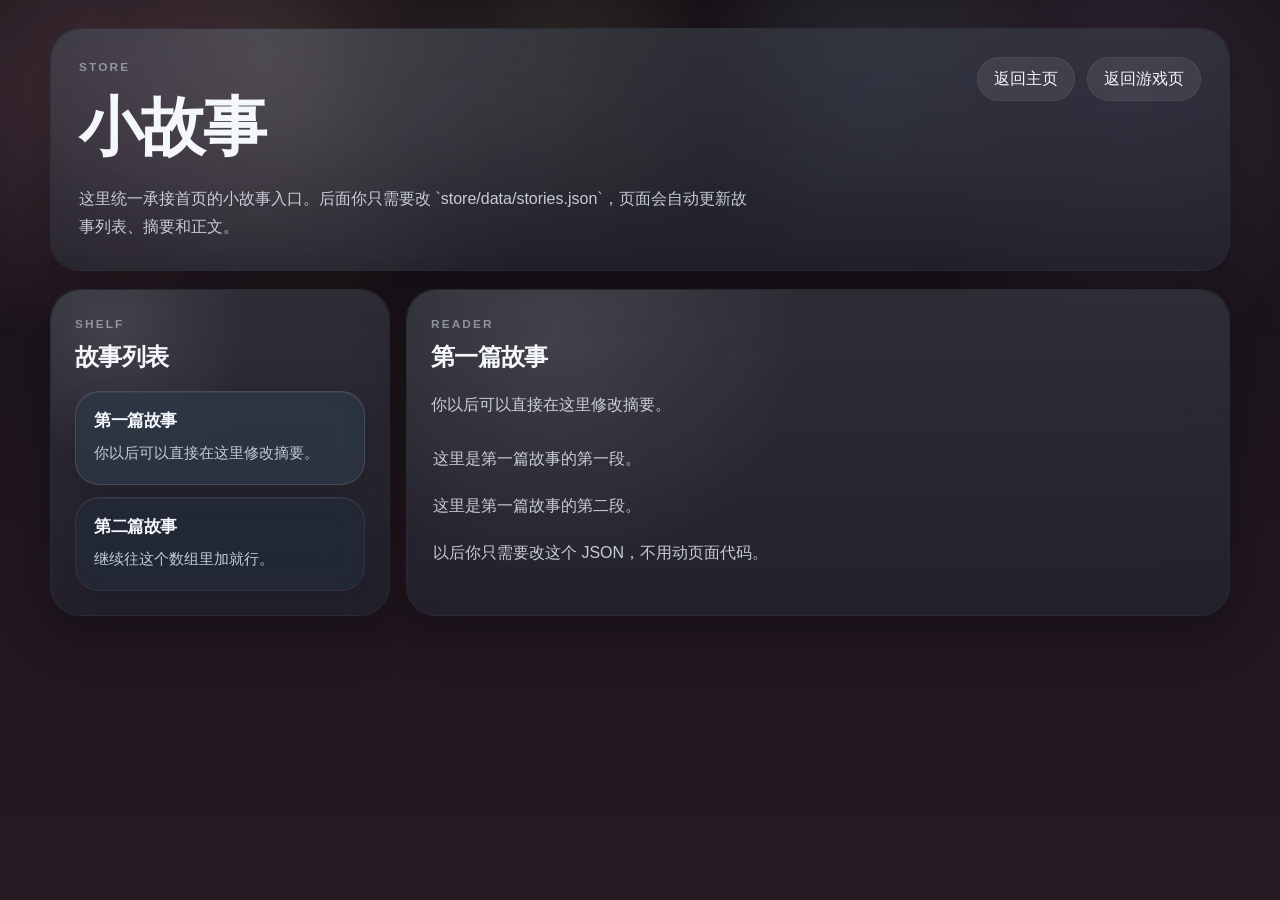
==== store/index.html @ f57bcde9 "Unify story pages into store and tune game pages" ====
<!DOCTYPE html>
<html lang="zh-CN">
  <head>
    <meta charset="UTF-8" />
    <meta name="viewport" content="width=device-width, initial-scale=1.0" />
    <meta name="description" content="小故事页 for Wan Start Page." />
    <title>小故事 | Wan Start Page</title>
    <link rel="icon" type="image/svg+xml" href="../assets/icons/favicon.svg" />
    <link rel="stylesheet" href="./styles.css" />
  </head>
  <body>
    <main class="store-page">
      <header class="store-header glass-panel">
        <div>
          <p class="eyebrow">STORE</p>
          <h1>小故事</h1>
          <p class="store-copy">这里统一承接首页的小故事入口。后面你只需要改 `store/data/stories.json`，页面会自动更新故事列表、摘要和正文。</p>
        </div>
        <div class="store-actions">
          <a class="store-link" href="../index.html">返回主页</a>
          <a class="store-link" href="../games/index.html">返回游戏页</a>
        </div>
      </header>

      <section class="store-layout">
        <aside class="store-sidebar glass-panel">
          <div class="section-heading">
            <div>
              <p class="eyebrow">SHELF</p>
              <h2>故事列表</h2>
            </div>
          </div>
          <div id="storyList" class="story-list"></div>
        </aside>

        <article class="store-reader glass-panel">
          <div class="section-heading">
            <div>
              <p class="eyebrow">READER</p>
              <h2 id="storyTitle">加载中</h2>
            </div>
          </div>
          <p id="storySummary" class="story-summary">正在读取故事摘要。</p>
          <div id="storyContent" class="story-content"></div>
        </article>
      </section>
    </main>

    <script src="./script.js"></script>
  </body>
</html>
---- store/styles.css ----
:root {
  --bg: #171117;
  --bg-2: #261a23;
  --surface: rgba(29, 35, 46, 0.62);
  --surface-strong: rgba(35, 42, 54, 0.76);
  --text: #f3f6fb;
  --muted: #c3cad6;
  --line: rgba(255, 255, 255, 0.06);
  --shadow: 0 18px 50px rgba(0, 0, 0, 0.28);
  --radius-xl: 30px;
  --radius-lg: 24px;
}

* {
  box-sizing: border-box;
}

body,
body *:not(input):not(textarea):not([contenteditable="true"]) {
  -webkit-user-select: none;
  user-select: none;
}

input,
textarea,
[contenteditable="true"] {
  -webkit-user-select: text;
  user-select: text;
}

button,
a,
[role="button"] {
  -webkit-touch-callout: none;
  -webkit-tap-highlight-color: transparent;
}

body *::selection {
  background: transparent;
}

input::selection,
textarea::selection,
[contenteditable="true"]::selection {
  background: rgba(124, 148, 255, 0.28);
}

body {
  margin: 0;
  min-height: 100vh;
  color: var(--text);
  font-family: "Manrope", sans-serif;
  background:
    radial-gradient(circle at 8% 10%, rgba(255, 180, 198, 0.18), transparent 18%),
    radial-gradient(circle at 24% 12%, rgba(255, 215, 178, 0.16), transparent 16%),
    radial-gradient(circle at 44% 11%, rgba(245, 240, 182, 0.14), transparent 16%),
    radial-gradient(circle at 68% 10%, rgba(182, 225, 243, 0.15), transparent 16%),
    radial-gradient(circle at 88% 12%, rgba(219, 187, 255, 0.13), transparent 18%),
    linear-gradient(180deg, var(--bg) 0%, var(--bg-2) 100%);
}

.store-page {
  max-width: 1220px;
  margin: 0 auto;
  padding: 28px 20px 48px;
}

.glass-panel {
  position: relative;
  background: var(--surface);
  border: 1px solid var(--line);
  border-radius: var(--radius-xl);
  box-shadow: var(--shadow);
  backdrop-filter: blur(24px) saturate(148%);
  -webkit-backdrop-filter: blur(24px) saturate(148%);
  overflow: hidden;
}

.glass-panel::before {
  content: "";
  position: absolute;
  inset: 0;
  border-radius: inherit;
  background:
    linear-gradient(180deg, rgba(255, 255, 255, 0.08), rgba(255, 255, 255, 0.02)),
    radial-gradient(circle at 18% 12%, rgba(255, 255, 255, 0.1), transparent 34%);
  pointer-events: none;
}

.store-header {
  display: flex;
  align-items: start;
  justify-content: space-between;
  gap: 18px;
  padding: 28px;
}

.eyebrow {
  margin: 0 0 10px;
  display: inline-block;
  letter-spacing: 0.18em;
  text-transform: uppercase;
  font-size: 0.74rem;
  color: rgba(198, 206, 219, 0.58);
  font-weight: 800;
}

.store-header h1,
.section-heading h2 {
  margin: 0;
  font-family: "Fraunces", serif;
  letter-spacing: -0.03em;
}

.store-header h1 {
  font-size: clamp(2.4rem, 6vw, 4rem);
}

.store-copy,
.story-summary,
.story-item-summary,
.story-content,
.story-content p {
  color: var(--muted);
  line-height: 1.78;
}

.store-copy {
  max-width: 42rem;
  margin: 14px 0 0;
}

.store-actions {
  display: flex;
  gap: 12px;
  flex-wrap: wrap;
}

.store-link {
  display: inline-flex;
  align-items: center;
  justify-content: center;
  min-height: 44px;
  padding: 0 16px;
  border-radius: 999px;
  border: 1px solid var(--line);
  color: var(--text);
  text-decoration: none;
  background: rgba(255, 255, 255, 0.08);
  transition: transform 180ms ease, background 180ms ease;
}

.store-link:hover,
.store-link:focus-visible {
  transform: translateY(-2px);
  background: rgba(255, 255, 255, 0.12);
  outline: none;
}

.store-layout {
  display: grid;
  grid-template-columns: 340px minmax(0, 1fr);
  gap: 16px;
  margin-top: 18px;
}

.store-sidebar,
.store-reader {
  padding: 24px;
}

.section-heading {
  margin-bottom: 18px;
}

.story-list {
  display: grid;
  gap: 12px;
}

.story-item {
  width: 100%;
  padding: 18px;
  border: 1px solid rgba(255, 218, 244, 0.08);
  border-radius: var(--radius-lg);
  background: var(--surface-strong);
  color: inherit;
  text-align: left;
  cursor: pointer;
  box-shadow:
    inset 0 1px 0 rgba(255, 255, 255, 0.06),
    0 12px 26px rgba(12, 3, 15, 0.16);
  backdrop-filter: blur(20px);
  -webkit-backdrop-filter: blur(20px);
  transition: transform 180ms ease, border-color 180ms ease, background 180ms ease;
}

.story-item:hover,
.story-item:focus-visible {
  transform: translateY(-2px);
  border-color: rgba(255, 218, 244, 0.14);
  outline: none;
}

.story-item.is-active {
  border-color: rgba(255, 255, 255, 0.12);
  background: rgba(46, 54, 68, 0.82);
}

.story-item-title {
  display: block;
  font-size: 1.04rem;
  font-weight: 700;
  letter-spacing: -0.03em;
}

.story-item-summary {
  display: block;
  margin-top: 8px;
  font-size: 0.92rem;
}

.story-summary {
  margin: 0 0 18px;
}

.story-content {
  display: block;
  padding: 8px 2px 0;
}

.story-content p {
  margin: 0 0 1.15em;
  padding: 0;
  background: transparent;
  border: 0;
  box-shadow: none;
  backdrop-filter: none;
  -webkit-backdrop-filter: none;
}

@media (max-width: 900px) {
  .store-layout {
    grid-template-columns: 1fr;
  }
}

@media (max-width: 640px) {
  .store-page {
    padding: 18px 14px 32px;
  }

  .store-header,
  .store-sidebar,
  .store-reader {
    padding: 18px;
  }

  .store-header {
    flex-direction: column;
  }
}
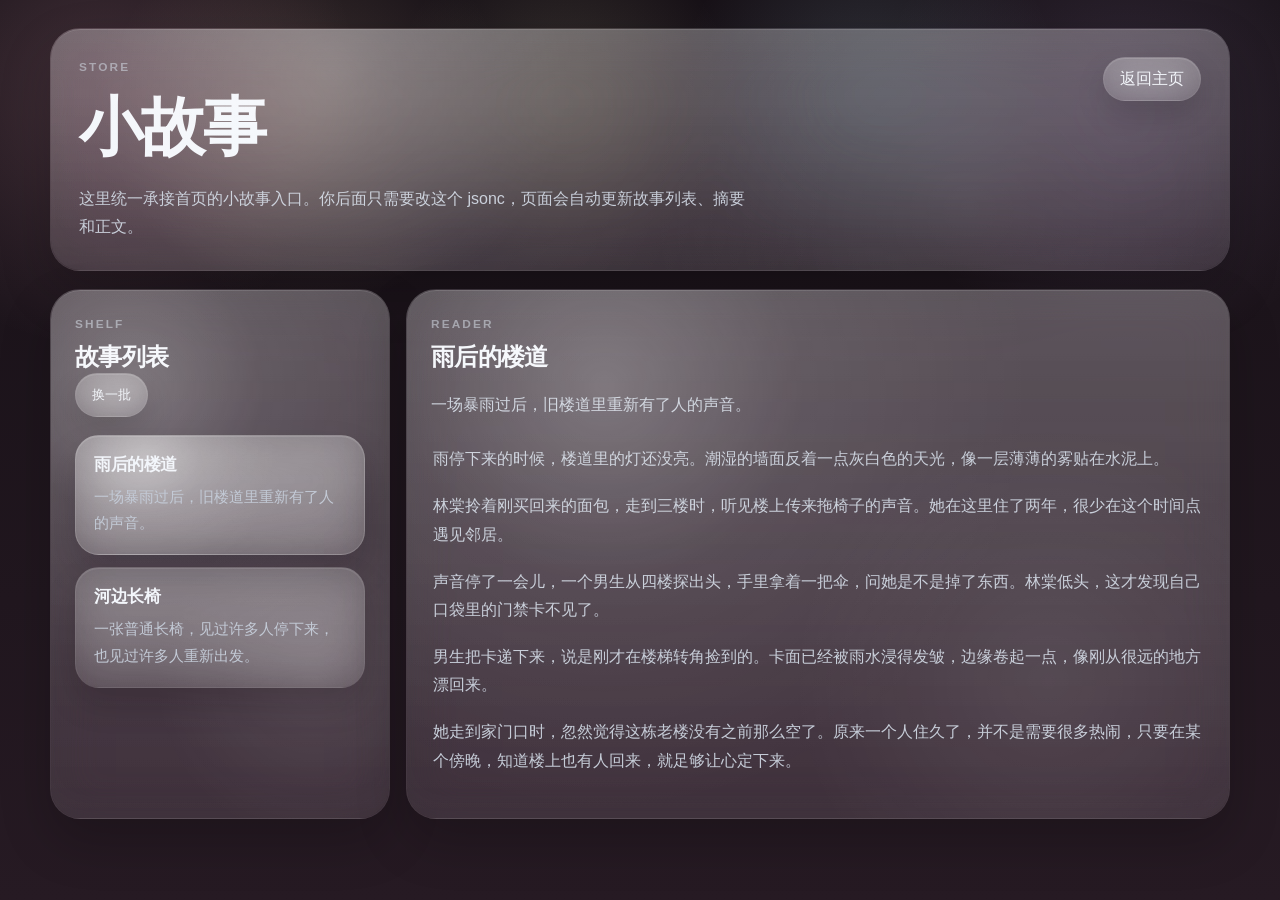
==== commit 5a713a6f: "Update start page, books reader, store, and games" ====
--- a/store/index.html
+++ b/store/index.html
@@ -3,8 +3,8 @@
   <head>
     <meta charset="UTF-8" />
     <meta name="viewport" content="width=device-width, initial-scale=1.0" />
-    <meta name="description" content="小故事页 for Wan Start Page." />
-    <title>小故事 | Wan Start Page</title>
+    <meta id="storeMetaDescription" name="description" content="" />
+    <title id="storeDocumentTitle"></title>
     <link rel="icon" type="image/svg+xml" href="../assets/icons/favicon.svg" />
     <link rel="stylesheet" href="./styles.css" />
   </head>
@@ -12,13 +12,12 @@
     <main class="store-page">
       <header class="store-header glass-panel">
         <div>
-          <p class="eyebrow">STORE</p>
-          <h1>小故事</h1>
-          <p class="store-copy">这里统一承接首页的小故事入口。后面你只需要改 `store/data/stories.json`，页面会自动更新故事列表、摘要和正文。</p>
+          <p id="storeHeaderEyebrow" class="eyebrow"></p>
+          <h1 id="storeHeaderTitle"></h1>
+          <p id="storeHeaderCopy" class="store-copy"></p>
         </div>
         <div class="store-actions">
-          <a class="store-link" href="../index.html">返回主页</a>
-          <a class="store-link" href="../games/index.html">返回游戏页</a>
+          <a id="storeBackHomeLink" class="store-link" href="../index.html"></a>
         </div>
       </header>
 
@@ -26,9 +25,10 @@
         <aside class="store-sidebar glass-panel">
           <div class="section-heading">
             <div>
-              <p class="eyebrow">SHELF</p>
-              <h2>故事列表</h2>
+              <p id="storeShelfEyebrow" class="eyebrow"></p>
+              <h2 id="storeShelfTitle"></h2>
             </div>
+            <button id="shuffleStoriesButton" class="store-link store-link-button" type="button"></button>
           </div>
           <div id="storyList" class="story-list"></div>
         </aside>
@@ -36,11 +36,11 @@
         <article class="store-reader glass-panel">
           <div class="section-heading">
             <div>
-              <p class="eyebrow">READER</p>
-              <h2 id="storyTitle">加载中</h2>
+              <p id="storeReaderEyebrow" class="eyebrow"></p>
+              <h2 id="storyTitle"></h2>
             </div>
           </div>
-          <p id="storySummary" class="story-summary">正在读取故事摘要。</p>
+          <p id="storySummary" class="story-summary"></p>
           <div id="storyContent" class="story-content"></div>
         </article>
       </section>
--- a/store/styles.css
+++ b/store/styles.css
@@ -9,6 +9,9 @@
   --shadow: 0 18px 50px rgba(0, 0, 0, 0.28);
   --radius-xl: 30px;
   --radius-lg: 24px;
+  --liquid-fill: linear-gradient(180deg, rgba(255, 255, 255, 0.14), rgba(255, 255, 255, 0.04)), rgba(255, 255, 255, 0.05);
+  --liquid-border: rgba(255, 255, 255, 0.06);
+  --liquid-shadow: 0 22px 52px rgba(0, 0, 0, 0.2), inset 0 1px 0 rgba(255, 255, 255, 0.12), inset 0 -18px 28px rgba(255, 255, 255, 0.02);
 }
 
 * {
@@ -67,12 +70,12 @@
 
 .glass-panel {
   position: relative;
-  background: var(--surface);
-  border: 1px solid var(--line);
+  background: var(--liquid-fill);
+  border: 1px solid var(--liquid-border);
   border-radius: var(--radius-xl);
-  box-shadow: var(--shadow);
-  backdrop-filter: blur(24px) saturate(148%);
-  -webkit-backdrop-filter: blur(24px) saturate(148%);
+  box-shadow: var(--liquid-shadow);
+  backdrop-filter: blur(24px) saturate(150%);
+  -webkit-backdrop-filter: blur(24px) saturate(150%);
   overflow: hidden;
 }
 
@@ -82,8 +85,9 @@
   inset: 0;
   border-radius: inherit;
   background:
-    linear-gradient(180deg, rgba(255, 255, 255, 0.08), rgba(255, 255, 255, 0.02)),
-    radial-gradient(circle at 18% 12%, rgba(255, 255, 255, 0.1), transparent 34%);
+    radial-gradient(circle at 24% 18%, rgba(255, 255, 255, 0.24), rgba(255, 255, 255, 0.06) 26%, transparent 56%),
+    radial-gradient(circle at 78% 74%, rgba(255, 255, 255, 0.08), transparent 34%),
+    linear-gradient(180deg, rgba(255, 255, 255, 0.12), rgba(255, 255, 255, 0.02));
   pointer-events: none;
 }
 
@@ -143,10 +147,13 @@
   min-height: 44px;
   padding: 0 16px;
   border-radius: 999px;
-  border: 1px solid var(--line);
+  border: 1px solid var(--liquid-border);
   color: var(--text);
   text-decoration: none;
-  background: rgba(255, 255, 255, 0.08);
+  background: var(--liquid-fill);
+  box-shadow: 0 14px 30px rgba(0, 0, 0, 0.14), inset 0 1px 0 rgba(255, 255, 255, 0.12);
+  backdrop-filter: blur(20px) saturate(148%);
+  -webkit-backdrop-filter: blur(20px) saturate(148%);
   transition: transform 180ms ease, background 180ms ease;
 }
 
@@ -181,17 +188,15 @@
 .story-item {
   width: 100%;
   padding: 18px;
-  border: 1px solid rgba(255, 218, 244, 0.08);
+  border: 1px solid var(--liquid-border);
   border-radius: var(--radius-lg);
-  background: var(--surface-strong);
+  background: var(--liquid-fill);
   color: inherit;
   text-align: left;
   cursor: pointer;
-  box-shadow:
-    inset 0 1px 0 rgba(255, 255, 255, 0.06),
-    0 12px 26px rgba(12, 3, 15, 0.16);
-  backdrop-filter: blur(20px);
-  -webkit-backdrop-filter: blur(20px);
+  box-shadow: 0 16px 32px rgba(12, 3, 15, 0.16), inset 0 1px 0 rgba(255, 255, 255, 0.1);
+  backdrop-filter: blur(22px) saturate(148%);
+  -webkit-backdrop-filter: blur(22px) saturate(148%);
   transition: transform 180ms ease, border-color 180ms ease, background 180ms ease;
 }
 
@@ -203,8 +208,12 @@
 }
 
 .story-item.is-active {
-  border-color: rgba(255, 255, 255, 0.12);
-  background: rgba(46, 54, 68, 0.82);
+  border-color: rgba(255, 255, 255, 0.14);
+  background:
+    radial-gradient(circle at 24% 18%, rgba(255, 255, 255, 0.28), rgba(255, 255, 255, 0.08) 24%, transparent 54%),
+    linear-gradient(180deg, rgba(255, 255, 255, 0.16), rgba(255, 255, 255, 0.05)),
+    rgba(255, 255, 255, 0.08);
+  box-shadow: 0 18px 34px rgba(12, 3, 15, 0.18), inset 0 1px 0 rgba(255, 255, 255, 0.12);
 }
 
 .story-item-title {
